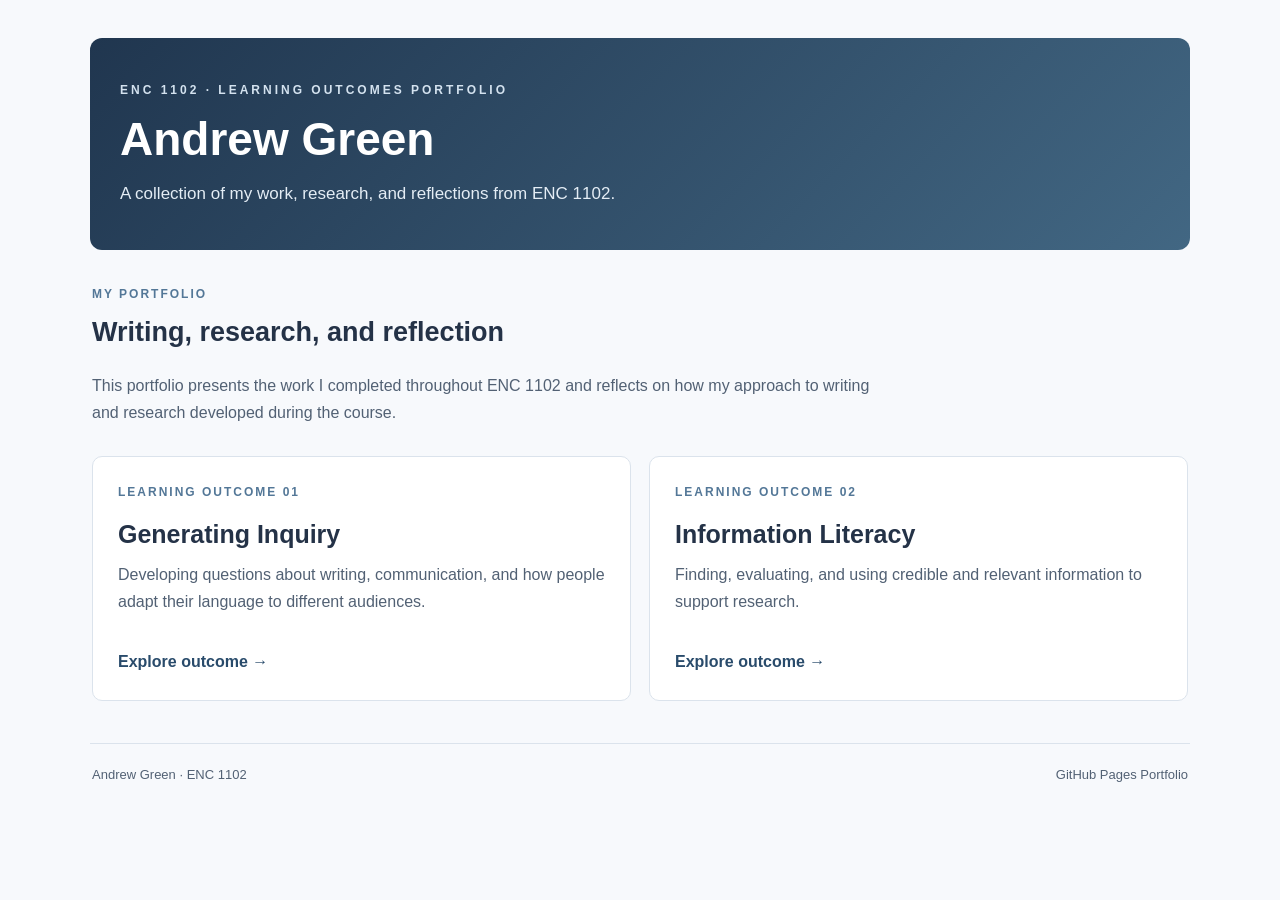
==== index.html @ f6b04ceb "Add files via upload" ====
<!doctype html>
<html lang="en">
<head>
  <meta charset="utf-8">
  <meta name="viewport" content="width=device-width, initial-scale=1">
  <meta name="description" content="Andrew Green's ENC 1102 learning outcomes portfolio.">
  <title>Andrew Green | ENC 1102 Portfolio</title>
  <link rel="stylesheet" href="style.css">
</head>
<body>
  <div class="site-shell">
    <header class="hero">
      <p class="eyebrow">ENC 1102 · LEARNING OUTCOMES PORTFOLIO</p>
      <h1>Andrew Green</h1>
      <p class="hero-lede">A collection of my work, research, and reflections from ENC 1102.</p>
    </header>

    <main>
      <section class="intro">
        <p class="section-label">MY PORTFOLIO</p>
        <h2>Writing, research, and reflection</h2>
        <p>This portfolio presents the work I completed throughout ENC 1102 and reflects on how my approach to writing and research developed during the course.</p>
      </section>

      <section class="outcome-grid" aria-label="Learning outcomes">
        <a class="outcome-card" href="outcome-1.html">
          <span class="card-number">LEARNING OUTCOME 01</span>
          <h2>Generating Inquiry</h2>
          <p>Developing questions about writing, communication, and how people adapt their language to different audiences.</p>
          <span class="card-link">Explore outcome <span aria-hidden="true">→</span></span>
        </a>
        <a class="outcome-card" href="outcome-2.html">
          <span class="card-number">LEARNING OUTCOME 02</span>
          <h2>Information Literacy</h2>
          <p>Finding, evaluating, and using credible and relevant information to support research.</p>
          <span class="card-link">Explore outcome <span aria-hidden="true">→</span></span>
        </a>
      </section>
    </main>

    <footer class="site-footer">
      <span>Andrew Green · ENC 1102</span>
      <span>GitHub Pages Portfolio</span>
    </footer>
  </div>
</body>
</html>
---- style.css ----
:root {
  --navy: #20364f;
  --blue: #426783;
  --ink: #243247;
  --muted: #526174;
  --pale: #f5f8fb;
  --line: #dbe3ec;
  --white: #ffffff;
}

* { box-sizing: border-box; }
html { scroll-behavior: smooth; }
body {
  margin: 0;
  background: #f7f9fc;
  color: var(--ink);
  font-family: Arial, Helvetica, sans-serif;
  line-height: 1.7;
}
a { color: #294b6b; }
.site-shell { width: min(1100px, calc(100% - 40px)); margin: 38px auto; }
.hero {
  padding: 42px 30px;
  margin-bottom: 34px;
  border-radius: 12px;
  color: var(--white);
  background: linear-gradient(135deg, var(--navy), var(--blue));
}
.eyebrow, .section-label, .card-number {
  margin: 0;
  color: #537797;
  font-size: 12px;
  font-weight: 700;
  letter-spacing: 2px;
}
.hero .eyebrow { color: #d4e2ef; letter-spacing: 3px; margin-bottom: 12px; }
.hero h1 { margin: 0 0 12px; font-size: clamp(32px, 5vw, 46px); line-height: 1.2; }
.hero-lede { max-width: 760px; margin: 0; color: #e4edf5; font-size: 17px; }
.back-link { display: inline-block; margin-bottom: 22px; color: #e4edf5; text-decoration: none; }
.back-link:hover { text-decoration: underline; }
main { padding: 0 2px; }
.intro { margin: 0 0 30px; max-width: 780px; }
.intro h2 { margin: 5px 0 10px; font-size: 27px; }
.intro p:last-child, .artifact-description { color: var(--muted); }
.outcome-grid { display: grid; grid-template-columns: repeat(2, minmax(0, 1fr)); gap: 18px; }
.outcome-card {
  display: flex; flex-direction: column; min-height: 245px;
  padding: 25px; border: 1px solid var(--line); border-radius: 10px;
  background: var(--white); color: inherit; text-decoration: none;
  transition: transform .16s ease, box-shadow .16s ease;
}
.outcome-card:hover { transform: translateY(-3px); box-shadow: 0 10px 25px #20364f12; }
.outcome-card h2 { margin: 10px 0 6px; font-size: 25px; }
.outcome-card p { margin: 0 0 18px; color: var(--muted); }
.card-link { margin-top: auto; color: #294b6b; font-weight: 700; }
.artifact { margin: 0 0 38px; }
.artifact h2 { margin: 5px 0 12px; font-size: 27px; line-height: 1.3; }
.artifact-description { margin: 0 0 18px; }
.reflection {
  padding: 18px 20px; border-left: 4px solid var(--blue);
  border-radius: 5px; background: var(--pale);
}
.reflection h3 { margin: 0 0 8px; font-size: 18px; }
.reflection h2 { margin: 0 0 10px; font-size: 22px; }
.reflection p { margin: 0; color: var(--muted); }
.pdf-card { margin-top: 18px; padding: 18px; border: 1px solid var(--line); border-radius: 9px; background: var(--white); }
.pdf-heading { display: flex; align-items: center; gap: 12px; }
.pdf-heading div { display: grid; }
.pdf-heading div span { color: var(--muted); font-size: 13px; }
.pdf-icon {
  display: grid; place-items: center; width: 43px; height: 43px;
  border-radius: 8px; background: #fff0ef; color: #b42318; font-size: 11px; font-weight: 800;
}
.pdf-note { margin: 14px 0; color: var(--muted); font-size: 14px; }
code { padding: 2px 5px; border-radius: 4px; background: #eef2f6; font-size: .9em; }
.pdf-actions { display: flex; flex-wrap: wrap; gap: 18px; font-size: 14px; font-weight: 700; }
.notice { margin: 18px 0 0; color: #b42318; font-size: 14px; font-weight: 700; }
.source-section { margin: 42px 0 28px; }
.source-section h2 { margin: 0 0 8px; font-size: 25px; }
.source-grid { display: grid; grid-template-columns: repeat(auto-fit, minmax(240px, 1fr)); gap: 14px; margin-top: 20px; }
.source-card { padding: 18px; border: 1px solid var(--line); border-radius: 8px; background: var(--white); }
.source-card > span { color: #537797; font-size: 12px; font-weight: 700; }
.source-card h3 { margin: 8px 0; font-size: 17px; }
.source-card p { margin: 0 0 12px; color: var(--muted); font-size: 14px; }
.source-card a { font-size: 14px; font-weight: 700; text-decoration: none; }
.source-card a:hover, .pdf-actions a:hover { text-decoration: underline; }
.closing-reflection { margin: 30px 0; padding: 22px; border: 0; }
.site-footer {
  display: flex; justify-content: space-between; gap: 16px;
  margin-top: 42px; padding: 20px 2px; border-top: 1px solid var(--line);
  color: var(--muted); font-size: 13px;
}
.site-footer a { text-decoration: none; }
.site-footer a:hover { text-decoration: underline; }

@media (max-width: 650px) {
  .site-shell { width: min(100% - 26px, 1100px); margin: 16px auto; }
  .hero { padding: 30px 22px; margin-bottom: 25px; }
  .outcome-grid { grid-template-columns: 1fr; }
  .outcome-card { min-height: 210px; }
  .artifact h2 { font-size: 24px; }
  .site-footer { flex-direction: column; }
}
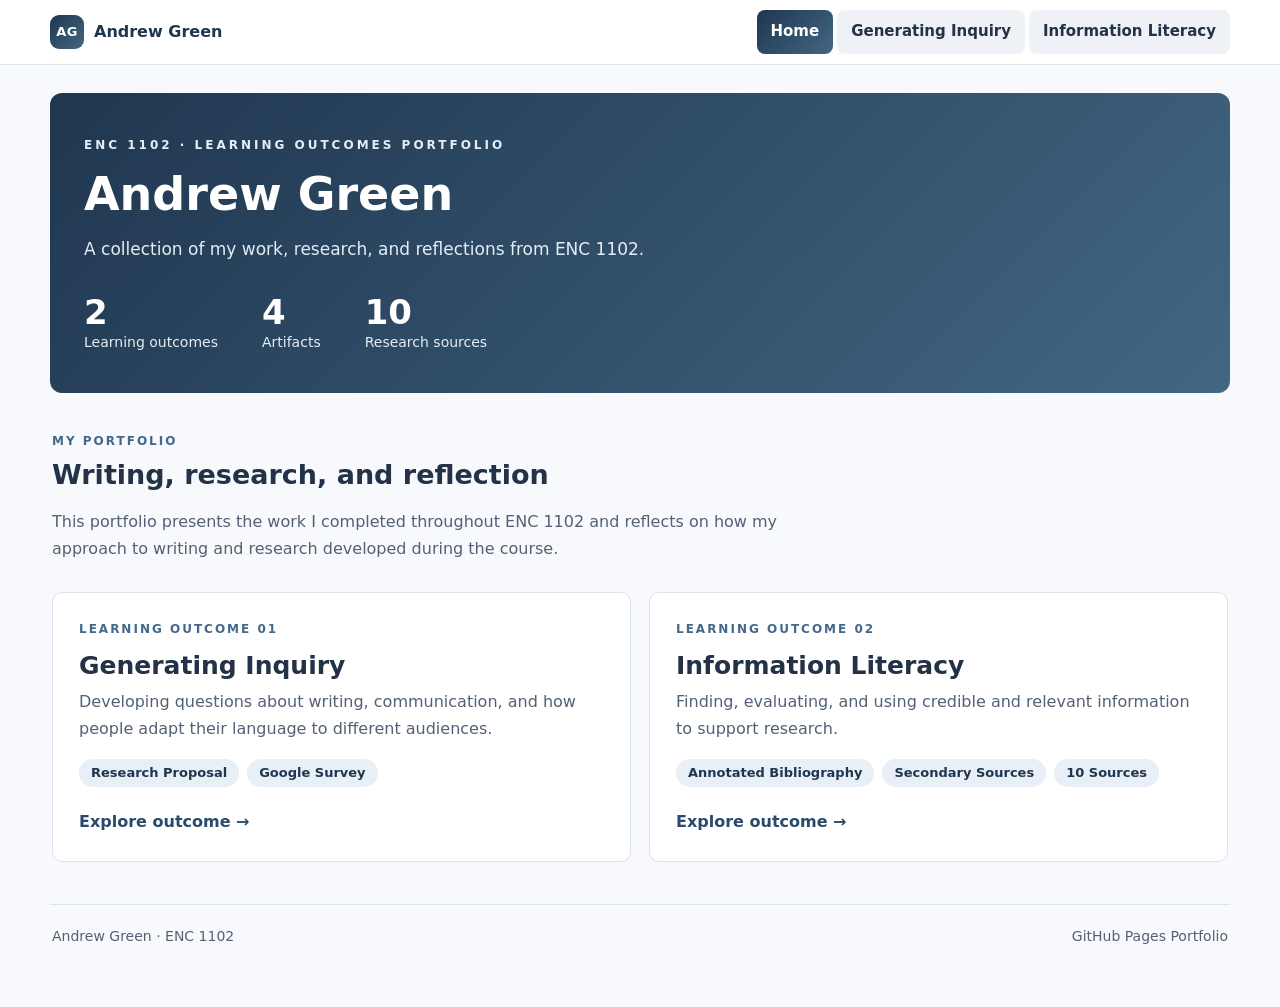
==== commit 686c7c0e: "Reflect, Revise and Refine your ePortfolio" ====
--- a/index.html
+++ b/index.html
@@ -1,47 +1,117 @@
 <!doctype html>
 <html lang="en">
-<head>
-  <meta charset="utf-8">
-  <meta name="viewport" content="width=device-width, initial-scale=1">
-  <meta name="description" content="Andrew Green's ENC 1102 learning outcomes portfolio.">
-  <title>Andrew Green | ENC 1102 Portfolio</title>
-  <link rel="stylesheet" href="style.css">
-</head>
-<body>
-  <div class="site-shell">
-    <header class="hero">
-      <p class="eyebrow">ENC 1102 · LEARNING OUTCOMES PORTFOLIO</p>
-      <h1>Andrew Green</h1>
-      <p class="hero-lede">A collection of my work, research, and reflections from ENC 1102.</p>
+  <head>
+    <meta charset="utf-8" />
+    <meta name="viewport" content="width=device-width, initial-scale=1" />
+    <title>Andrew Green | ENC 1102 Portfolio</title>
+    <meta
+      name="description"
+      content="Andrew Green's ENC 1102 learning outcomes portfolio."
+    />
+    <meta name="theme-color" content="#20364f" />
+    <meta property="og:type" content="website" />
+    <meta property="og:title" content="Andrew Green | ENC 1102 Portfolio" />
+    <meta
+      property="og:description"
+      content="Andrew Green's ENC 1102 learning outcomes portfolio."
+    />
+    <link rel="icon" type="image/x-icon" href="favicon.ico" />
+    <script>
+      document.documentElement.className += " js";
+    </script>
+    <link rel="stylesheet" href="style.css" />
+    <script src="assets/site.js" defer></script>
+  </head>
+  <body id="top">
+    <a class="skip-link" href="#main">Skip to content</a>
+    <header class="site-header">
+      <div class="nav-inner">
+        <a class="brand" href="index.html"
+          ><span class="brand-mark" aria-hidden="true">AG</span
+          ><span>Andrew Green</span></a
+        >
+        <button
+          class="nav-toggle"
+          type="button"
+          aria-expanded="false"
+          aria-controls="site-nav"
+          aria-label="Menu"
+        >
+          <span class="bars" aria-hidden="true"></span>
+        </button>
+        <nav class="site-nav" id="site-nav" aria-label="Main">
+          <a href="index.html" aria-current="page">Home</a
+          ><a href="outcome-1.html">Generating Inquiry</a
+          ><a href="outcome-2.html">Information Literacy</a>
+        </nav>
+      </div>
     </header>
+    <div class="site-shell">
+      <div class="hero">
+        <p class="eyebrow">ENC 1102 · LEARNING OUTCOMES PORTFOLIO</p>
+        <h1>Andrew Green</h1>
+        <p class="hero-lede">
+          A collection of my work, research, and reflections from ENC 1102.
+        </p>
+        <ul class="stats" aria-label="Portfolio at a glance">
+          <li><strong>2</strong><span>Learning outcomes</span></li>
+          <li><strong>4</strong><span>Artifacts</span></li>
+          <li><strong>10</strong><span>Research sources</span></li>
+        </ul>
+      </div>
 
-    <main>
-      <section class="intro">
-        <p class="section-label">MY PORTFOLIO</p>
-        <h2>Writing, research, and reflection</h2>
-        <p>This portfolio presents the work I completed throughout ENC 1102 and reflects on how my approach to writing and research developed during the course.</p>
-      </section>
+      <main id="main" tabindex="-1">
+        <section class="intro">
+          <p class="section-label">MY PORTFOLIO</p>
+          <h2>Writing, research, and reflection</h2>
+          <p>
+            This portfolio presents the work I completed throughout ENC 1102 and
+            reflects on how my approach to writing and research developed during
+            the course.
+          </p>
+        </section>
 
-      <section class="outcome-grid" aria-label="Learning outcomes">
-        <a class="outcome-card" href="outcome-1.html">
-          <span class="card-number">LEARNING OUTCOME 01</span>
-          <h2>Generating Inquiry</h2>
-          <p>Developing questions about writing, communication, and how people adapt their language to different audiences.</p>
-          <span class="card-link">Explore outcome <span aria-hidden="true">→</span></span>
-        </a>
-        <a class="outcome-card" href="outcome-2.html">
-          <span class="card-number">LEARNING OUTCOME 02</span>
-          <h2>Information Literacy</h2>
-          <p>Finding, evaluating, and using credible and relevant information to support research.</p>
-          <span class="card-link">Explore outcome <span aria-hidden="true">→</span></span>
-        </a>
-      </section>
-    </main>
+        <section class="outcome-grid" aria-label="Learning outcomes">
+          <a class="outcome-card" href="outcome-1.html">
+            <span class="card-number">LEARNING OUTCOME 01</span>
+            <h2>Generating Inquiry</h2>
+            <p>
+              Developing questions about writing, communication, and how people
+              adapt their language to different audiences.
+            </p>
+            <ul class="chips">
+              <li>Research Proposal</li>
+              <li>Google Survey</li>
+            </ul>
+            <span class="card-link"
+              >Explore outcome <span aria-hidden="true">→</span></span
+            >
+          </a>
+          <a class="outcome-card" href="outcome-2.html">
+            <span class="card-number">LEARNING OUTCOME 02</span>
+            <h2>Information Literacy</h2>
+            <p>
+              Finding, evaluating, and using credible and relevant information
+              to support research.
+            </p>
+            <ul class="chips">
+              <li>Annotated Bibliography</li>
+              <li>Secondary Sources</li>
+              <li>10 Sources</li>
+            </ul>
+            <span class="card-link"
+              >Explore outcome <span aria-hidden="true">→</span></span
+            >
+          </a>
+        </section>
+      </main>
 
-    <footer class="site-footer">
-      <span>Andrew Green · ENC 1102</span>
-      <span>GitHub Pages Portfolio</span>
-    </footer>
-  </div>
-</body>
+      <footer class="site-footer">
+        <span>Andrew Green · ENC 1102</span><span>GitHub Pages Portfolio</span>
+      </footer>
+    </div>
+    <a class="to-top" href="#top" aria-label="Back to top"
+      ><span aria-hidden="true">↑</span></a
+    >
+  </body>
 </html>
--- a/style.css
+++ b/style.css
@@ -6,98 +6,785 @@
   --pale: #f5f8fb;
   --line: #dbe3ec;
   --white: #ffffff;
-}
-
-* { box-sizing: border-box; }
-html { scroll-behavior: smooth; }
+  --label: #44688a;
+  --sticky-offset: 88px;
+}
+
+* {
+  box-sizing: border-box;
+}
+html {
+  scroll-behavior: smooth;
+  scroll-padding-top: 84px;
+  -webkit-text-size-adjust: 100%;
+}
 body {
   margin: 0;
   background: #f7f9fc;
   color: var(--ink);
-  font-family: Arial, Helvetica, sans-serif;
+  font-family:
+    system-ui,
+    -apple-system,
+    "Segoe UI",
+    Roboto,
+    Arial,
+    Helvetica,
+    sans-serif;
   line-height: 1.7;
 }
-a { color: #294b6b; }
-.site-shell { width: min(1100px, calc(100% - 40px)); margin: 38px auto; }
+a {
+  color: #294b6b;
+}
+:focus-visible {
+  outline: 3px solid #2f6fb0;
+  outline-offset: 3px;
+  border-radius: 3px;
+}
+main:focus {
+  outline: none;
+}
+.hero :focus-visible,
+.doc-panel :focus-visible {
+  outline-color: #ffffff;
+}
+
+.sr-only {
+  position: absolute;
+  width: 1px;
+  height: 1px;
+  overflow: hidden;
+  clip: rect(0 0 0 0);
+  white-space: nowrap;
+}
+.skip-link {
+  position: absolute;
+  left: 12px;
+  top: -64px;
+  z-index: 100;
+  padding: 10px 18px;
+  border-radius: 0 0 8px 8px;
+  background: var(--navy);
+  color: var(--white);
+  font-weight: 700;
+  text-decoration: none;
+  transition: top 0.15s ease;
+}
+.skip-link:focus {
+  top: 0;
+}
+
+/* ---------- Site navigation ---------- */
+.site-header {
+  position: sticky;
+  top: 0;
+  z-index: 50;
+  background: rgba(255, 255, 255, 0.95);
+  border-bottom: 1px solid var(--line);
+  backdrop-filter: saturate(1.4) blur(8px);
+}
+.nav-inner {
+  display: flex;
+  align-items: center;
+  justify-content: space-between;
+  gap: 16px;
+  width: min(1180px, calc(100% - 40px));
+  min-height: 64px;
+  margin: 0 auto;
+}
+.brand {
+  display: inline-flex;
+  align-items: center;
+  gap: 10px;
+  min-height: 44px;
+  color: var(--navy);
+  font-weight: 700;
+  text-decoration: none;
+}
+.brand-mark {
+  display: grid;
+  place-items: center;
+  width: 34px;
+  height: 34px;
+  border-radius: 9px;
+  background: linear-gradient(135deg, var(--navy), var(--blue));
+  color: var(--white);
+  font-size: 13px;
+  letter-spacing: 0.5px;
+}
+.site-nav {
+  display: flex;
+  align-items: center;
+  gap: 4px;
+}
+.site-nav a {
+  display: inline-flex;
+  align-items: center;
+  min-height: 44px;
+  padding: 0 14px;
+  border-radius: 8px;
+  color: var(--ink);
+  font-size: 15px;
+  font-weight: 600;
+  text-decoration: none;
+  background: #eef2f6; /* Subtle grey button look for unselected pages */
+  transition:
+    background 0.16s ease,
+    color 0.16s ease;
+}
+.site-nav a:hover {
+  background: #e2e8f0;
+  color: var(--navy);
+}
+.site-nav a[aria-current="page"] {
+  background: linear-gradient(
+    135deg,
+    var(--navy),
+    var(--blue)
+  ); /* Full blue gradient on active button */
+  color: var(--white);
+  box-shadow: none;
+}
+.nav-toggle {
+  display: none;
+  width: 44px;
+  height: 44px;
+  padding: 0;
+  cursor: pointer;
+  border: 1px solid var(--line);
+  border-radius: 8px;
+  background: var(--white);
+  align-items: center;
+  justify-content: center;
+}
+.bars,
+.bars::before,
+.bars::after {
+  display: block;
+  width: 20px;
+  height: 2px;
+  border-radius: 2px;
+  background: var(--navy);
+  transition:
+    transform 0.2s ease,
+    opacity 0.2s ease;
+}
+.bars {
+  position: relative;
+}
+.bars::before,
+.bars::after {
+  content: "";
+  position: absolute;
+  left: 0;
+}
+.bars::before {
+  top: -6px;
+}
+.bars::after {
+  top: 6px;
+}
+.nav-toggle[aria-expanded="true"] .bars {
+  background: transparent;
+}
+.nav-toggle[aria-expanded="true"] .bars::before {
+  top: 0;
+  transform: rotate(45deg);
+}
+.nav-toggle[aria-expanded="true"] .bars::after {
+  top: 0;
+  transform: rotate(-45deg);
+}
+
+/* ---------- Layout ---------- */
+.site-shell {
+  width: min(1180px, calc(100% - 40px));
+  margin: 28px auto 38px;
+}
 .hero {
-  padding: 42px 30px;
-  margin-bottom: 34px;
+  padding: 42px 34px;
+  margin-bottom: 38px;
   border-radius: 12px;
   color: var(--white);
   background: linear-gradient(135deg, var(--navy), var(--blue));
 }
-.eyebrow, .section-label, .card-number {
+.eyebrow,
+.section-label,
+.card-number {
   margin: 0;
-  color: #537797;
+  color: var(--label);
   font-size: 12px;
   font-weight: 700;
   letter-spacing: 2px;
 }
-.hero .eyebrow { color: #d4e2ef; letter-spacing: 3px; margin-bottom: 12px; }
-.hero h1 { margin: 0 0 12px; font-size: clamp(32px, 5vw, 46px); line-height: 1.2; }
-.hero-lede { max-width: 760px; margin: 0; color: #e4edf5; font-size: 17px; }
-.back-link { display: inline-block; margin-bottom: 22px; color: #e4edf5; text-decoration: none; }
-.back-link:hover { text-decoration: underline; }
-main { padding: 0 2px; }
-.intro { margin: 0 0 30px; max-width: 780px; }
-.intro h2 { margin: 5px 0 10px; font-size: 27px; }
-.intro p:last-child, .artifact-description { color: var(--muted); }
-.outcome-grid { display: grid; grid-template-columns: repeat(2, minmax(0, 1fr)); gap: 18px; }
+.hero .eyebrow {
+  color: #e4edf5;
+  letter-spacing: 3px;
+  margin-bottom: 12px;
+}
+.hero h1 {
+  margin: 0 0 12px;
+  font-size: clamp(32px, 5vw, 46px);
+  line-height: 1.2;
+}
+.hero-lede {
+  max-width: 760px;
+  margin: 0;
+  color: #e4edf5;
+  font-size: 17px;
+}
+.jump {
+  display: flex;
+  flex-wrap: wrap;
+  gap: 10px;
+  margin-top: 24px;
+}
+.jump a {
+  display: inline-flex;
+  align-items: center;
+  min-height: 40px;
+  padding: 0 18px;
+  border: 1px solid #ffffff77;
+  border-radius: 999px;
+  color: var(--white);
+  font-size: 14px;
+  font-weight: 700;
+  text-decoration: none;
+  transition:
+    background 0.16s ease,
+    color 0.16s ease;
+}
+.jump a:hover {
+  background: var(--white);
+  color: var(--navy);
+}
+.stats {
+  display: flex;
+  flex-wrap: wrap;
+  gap: 14px 44px;
+  margin: 28px 0 0;
+  padding: 0;
+  list-style: none;
+}
+.stats li {
+  display: grid;
+  line-height: 1.25;
+}
+.stats strong {
+  font-size: 34px;
+}
+.stats span {
+  color: #e4edf5;
+  font-size: 14px;
+}
+main {
+  padding: 0 2px;
+}
+.intro {
+  margin: 0 0 30px;
+  max-width: 780px;
+}
+.intro h2 {
+  margin: 5px 0 10px;
+  font-size: 27px;
+  line-height: 1.3;
+}
+.intro p:last-child,
+.artifact-description {
+  color: var(--muted);
+}
+
+.outcome-grid {
+  display: grid;
+  grid-template-columns: repeat(2, minmax(0, 1fr));
+  gap: 18px;
+}
 .outcome-card {
-  display: flex; flex-direction: column; min-height: 245px;
-  padding: 25px; border: 1px solid var(--line); border-radius: 10px;
-  background: var(--white); color: inherit; text-decoration: none;
-  transition: transform .16s ease, box-shadow .16s ease;
-}
-.outcome-card:hover { transform: translateY(-3px); box-shadow: 0 10px 25px #20364f12; }
-.outcome-card h2 { margin: 10px 0 6px; font-size: 25px; }
-.outcome-card p { margin: 0 0 18px; color: var(--muted); }
-.card-link { margin-top: auto; color: #294b6b; font-weight: 700; }
-.artifact { margin: 0 0 38px; }
-.artifact h2 { margin: 5px 0 12px; font-size: 27px; line-height: 1.3; }
-.artifact-description { margin: 0 0 18px; }
+  display: flex;
+  flex-direction: column;
+  min-height: 270px;
+  padding: 26px;
+  border: 1px solid var(--line);
+  border-radius: 10px;
+  background: var(--white);
+  color: inherit;
+  text-decoration: none;
+  transition:
+    transform 0.16s ease,
+    box-shadow 0.16s ease,
+    border-color 0.16s ease;
+}
+.outcome-card:hover {
+  transform: translateY(-3px);
+  box-shadow: 0 10px 25px #20364f18;
+  border-color: #b9cadb;
+}
+.outcome-card h2 {
+  margin: 10px 0 6px;
+  font-size: 25px;
+  line-height: 1.3;
+}
+.outcome-card p {
+  margin: 0 0 16px;
+  color: var(--muted);
+}
+.chips {
+  display: flex;
+  flex-wrap: wrap;
+  gap: 8px;
+  margin: 0 0 18px;
+  padding: 0;
+  list-style: none;
+}
+.chips li {
+  padding: 3px 12px;
+  border-radius: 999px;
+  background: #e8eff6;
+  color: var(--navy);
+  font-size: 13px;
+  font-weight: 600;
+}
+.card-link {
+  margin-top: auto;
+  color: #294b6b;
+  font-weight: 700;
+}
+
+/* ---------- Artifacts: media left, text right ---------- */
+.artifact {
+  margin: 0 0 58px;
+  scroll-margin-top: 84px;
+}
+.artifact-head {
+  margin-bottom: 18px;
+}
+.artifact-head h2 {
+  margin: 5px 0 0;
+  font-size: 28px;
+  line-height: 1.3;
+}
+.split {
+  display: grid;
+  grid-template-columns: minmax(0, 1.25fr) minmax(0, 1fr);
+  gap: 34px;
+  align-items: start;
+}
+.split-text {
+  position: sticky;
+  top: var(--sticky-offset);
+}
+.split-media > * + * {
+  margin-top: 18px;
+}
+.split-text .artifact-description {
+  margin: 0 0 18px;
+}
+.split.two-text {
+  grid-template-columns: repeat(2, minmax(0, 1fr));
+}
+.split.two-text .artifact-description {
+  margin: 0;
+}
 .reflection {
-  padding: 18px 20px; border-left: 4px solid var(--blue);
-  border-radius: 5px; background: var(--pale);
-}
-.reflection h3 { margin: 0 0 8px; font-size: 18px; }
-.reflection h2 { margin: 0 0 10px; font-size: 22px; }
-.reflection p { margin: 0; color: var(--muted); }
-.pdf-card { margin-top: 18px; padding: 18px; border: 1px solid var(--line); border-radius: 9px; background: var(--white); }
-.pdf-heading { display: flex; align-items: center; gap: 12px; }
-.pdf-heading div { display: grid; }
-.pdf-heading div span { color: var(--muted); font-size: 13px; }
-.pdf-icon {
-  display: grid; place-items: center; width: 43px; height: 43px;
-  border-radius: 8px; background: #fff0ef; color: #b42318; font-size: 11px; font-weight: 800;
-}
-.pdf-note { margin: 14px 0; color: var(--muted); font-size: 14px; }
-code { padding: 2px 5px; border-radius: 4px; background: #eef2f6; font-size: .9em; }
-.pdf-actions { display: flex; flex-wrap: wrap; gap: 18px; font-size: 14px; font-weight: 700; }
-.notice { margin: 18px 0 0; color: #b42318; font-size: 14px; font-weight: 700; }
-.source-section { margin: 42px 0 28px; }
-.source-section h2 { margin: 0 0 8px; font-size: 25px; }
-.source-grid { display: grid; grid-template-columns: repeat(auto-fit, minmax(240px, 1fr)); gap: 14px; margin-top: 20px; }
-.source-card { padding: 18px; border: 1px solid var(--line); border-radius: 8px; background: var(--white); }
-.source-card > span { color: #537797; font-size: 12px; font-weight: 700; }
-.source-card h3 { margin: 8px 0; font-size: 17px; }
-.source-card p { margin: 0 0 12px; color: var(--muted); font-size: 14px; }
-.source-card a { font-size: 14px; font-weight: 700; text-decoration: none; }
-.source-card a:hover, .pdf-actions a:hover { text-decoration: underline; }
-.closing-reflection { margin: 30px 0; padding: 22px; border: 0; }
+  padding: 18px 20px;
+  border-left: 4px solid var(--blue);
+  border-radius: 5px;
+  background: var(--pale);
+}
+.reflection h3 {
+  margin: 0 0 8px;
+  font-size: 18px;
+  line-height: 1.4;
+}
+.reflection h2 {
+  margin: 0 0 10px;
+  font-size: 22px;
+}
+.reflection p {
+  margin: 0;
+  color: var(--muted);
+}
+.pdf-note {
+  margin: 14px 0;
+  color: var(--muted);
+  font-size: 14px;
+}
+.notice {
+  margin: 0;
+  color: #b42318;
+  font-size: 14px;
+  font-weight: 700;
+}
+
+/* ---------- Document panels ---------- */
+.doc-panel {
+  overflow: hidden;
+  border-radius: 12px;
+  color: var(--white);
+  background: linear-gradient(135deg, var(--navy), var(--blue));
+  box-shadow: 0 10px 28px #20364f22;
+}
+.doc-panel summary {
+  display: flex;
+  align-items: center;
+  justify-content: space-between;
+  gap: 20px;
+  padding: 24px 28px;
+  cursor: pointer;
+  list-style: none;
+}
+.doc-panel summary::-webkit-details-marker {
+  display: none;
+}
+.doc-panel summary:hover .doc-chevron {
+  background: #ffffff30;
+}
+.doc-eyebrow {
+  display: block;
+  margin-bottom: 6px;
+  color: #e4edf5;
+  font-size: 12px;
+  font-weight: 700;
+  letter-spacing: 3px;
+}
+.doc-title {
+  display: block;
+  font-size: clamp(21px, 2.6vw, 28px);
+  font-weight: 700;
+  line-height: 1.25;
+}
+.doc-sub {
+  display: block;
+  margin-top: 6px;
+  color: #e4edf5;
+  font-size: 15px;
+  line-height: 1.5;
+}
+.doc-chevron {
+  position: relative;
+  flex: none;
+  width: 40px;
+  height: 40px;
+  border: 1px solid #ffffff66;
+  border-radius: 50%;
+  transition: background 0.16s ease;
+}
+.doc-chevron::before {
+  content: "";
+  position: absolute;
+  left: 14px;
+  top: 11px;
+  width: 10px;
+  height: 10px;
+  border-right: 2px solid #fff;
+  border-bottom: 2px solid #fff;
+  transform: rotate(45deg);
+  transition: transform 0.2s ease;
+}
+.doc-panel[open] .doc-chevron::before {
+  top: 16px;
+  transform: rotate(-135deg);
+}
+.doc-body {
+  padding: 0 28px 26px;
+}
+.doc-frame {
+  display: block;
+  width: 100%;
+  height: 700px;
+  border: 0;
+  border-radius: 8px;
+  background: var(--white);
+  box-shadow: 0 4px 14px #0000002e;
+}
+.doc-actions {
+  display: flex;
+  flex-wrap: wrap;
+  gap: 12px;
+  margin-top: 18px;
+}
+.doc-actions a {
+  display: inline-flex;
+  align-items: center;
+  min-height: 40px;
+  padding: 0 20px;
+  border: 1px solid #ffffff99;
+  border-radius: 999px;
+  color: var(--white);
+  font-size: 14px;
+  font-weight: 700;
+  text-decoration: none;
+  transition:
+    background 0.16s ease,
+    color 0.16s ease;
+}
+.doc-actions a:hover {
+  background: var(--white);
+  color: var(--navy);
+}
+
+.survey-embed {
+  padding: 14px;
+  border: 1px solid var(--line);
+  border-radius: 12px;
+  background: var(--white);
+}
+.survey-frame {
+  display: block;
+  width: 100%;
+  height: 760px;
+  border: 0;
+  border-radius: 6px;
+  background: var(--pale);
+}
+.survey-embed .pdf-note {
+  margin: 12px 0 0;
+}
+
+/* ---------- Sources ---------- */
+.source-section {
+  margin: 20px 0 28px;
+  scroll-margin-top: 84px;
+}
+.source-section h2 {
+  margin: 0 0 8px;
+  font-size: 27px;
+  line-height: 1.3;
+}
+.source-grid {
+  display: grid;
+  grid-template-columns: repeat(auto-fit, minmax(260px, 1fr));
+  gap: 14px;
+  margin-top: 20px;
+}
+.source-card {
+  padding: 18px;
+  border: 1px solid var(--line);
+  border-radius: 8px;
+  background: var(--white);
+  transition:
+    transform 0.16s ease,
+    box-shadow 0.16s ease;
+}
+.source-card:hover {
+  transform: translateY(-2px);
+  box-shadow: 0 8px 20px #20364f14;
+}
+.source-card > span {
+  color: var(--label);
+  font-size: 12px;
+  font-weight: 700;
+}
+.source-card h3 {
+  margin: 8px 0;
+  font-size: 17px;
+  line-height: 1.4;
+}
+.source-card p {
+  margin: 0 0 12px;
+  color: var(--muted);
+  font-size: 14px;
+}
+.source-card a {
+  display: inline-block;
+  padding: 4px 0;
+  font-size: 14px;
+  font-weight: 700;
+  text-decoration: none;
+}
+.source-card a:hover {
+  text-decoration: underline;
+}
+.closing-reflection {
+  margin: 30px 0;
+  padding: 22px;
+  border: 0;
+}
+
 .site-footer {
-  display: flex; justify-content: space-between; gap: 16px;
-  margin-top: 42px; padding: 20px 2px; border-top: 1px solid var(--line);
-  color: var(--muted); font-size: 13px;
-}
-.site-footer a { text-decoration: none; }
-.site-footer a:hover { text-decoration: underline; }
-
+  display: flex;
+  justify-content: space-between;
+  gap: 16px;
+  margin-top: 42px;
+  padding: 20px 2px;
+  border-top: 1px solid var(--line);
+  color: var(--muted);
+  font-size: 14px;
+}
+.site-footer a {
+  display: inline-block;
+  padding: 6px 0;
+  text-decoration: none;
+}
+.site-footer a:hover {
+  text-decoration: underline;
+}
+
+.to-top {
+  position: fixed;
+  right: 20px;
+  bottom: 20px;
+  z-index: 40;
+  display: grid;
+  place-items: center;
+  width: 48px;
+  height: 48px;
+  border-radius: 50%;
+  background: var(--navy);
+  color: var(--white);
+  font-size: 22px;
+  text-decoration: none;
+  box-shadow: 0 6px 18px #20364f44;
+  opacity: 0;
+  visibility: hidden;
+  transform: translateY(8px);
+  transition:
+    opacity 0.2s ease,
+    transform 0.2s ease,
+    visibility 0.2s;
+}
+.to-top.show {
+  opacity: 1;
+  visibility: visible;
+  transform: none;
+}
+.to-top:hover {
+  background: var(--blue);
+}
+
+/* ---------- Responsive ---------- */
+@media (max-width: 900px) {
+  .split,
+  .split.two-text {
+    grid-template-columns: 1fr;
+    gap: 22px;
+  }
+  .split-text {
+    position: static;
+    order: -1;
+  }
+  .doc-frame {
+    height: 560px;
+  }
+}
+@media (max-width: 760px) {
+  .nav-inner {
+    flex-wrap: wrap;
+  }
+  .site-nav {
+    flex-wrap: wrap;
+    width: 100%;
+    padding-bottom: 8px;
+  }
+  .js .nav-inner {
+    flex-wrap: nowrap;
+  }
+  .js .nav-toggle {
+    display: inline-flex;
+  }
+  .js .site-nav {
+    display: none;
+    position: absolute;
+    top: 100%;
+    left: 0;
+    right: 0;
+    flex-direction: column;
+    align-items: stretch;
+    gap: 2px;
+    width: auto;
+    padding: 8px 20px 14px;
+    background: var(--white);
+    border-bottom: 1px solid var(--line);
+    box-shadow: 0 12px 24px #20364f18;
+  }
+  .js .site-nav.open {
+    display: flex;
+  }
+}
 @media (max-width: 650px) {
-  .site-shell { width: min(100% - 26px, 1100px); margin: 16px auto; }
-  .hero { padding: 30px 22px; margin-bottom: 25px; }
-  .outcome-grid { grid-template-columns: 1fr; }
-  .outcome-card { min-height: 210px; }
-  .artifact h2 { font-size: 24px; }
-  .site-footer { flex-direction: column; }
-}
+  .site-shell {
+    width: min(100% - 26px, 1180px);
+    margin: 16px auto;
+  }
+  .hero {
+    padding: 30px 22px;
+    margin-bottom: 25px;
+  }
+  .outcome-grid {
+    grid-template-columns: 1fr;
+  }
+  .outcome-card {
+    min-height: 0;
+  }
+  .artifact-head h2 {
+    font-size: 24px;
+  }
+  .site-footer {
+    flex-direction: column;
+    gap: 4px;
+  }
+  .doc-panel summary {
+    padding: 20px;
+  }
+  .doc-body {
+    padding: 0 14px 18px;
+  }
+  .doc-frame {
+    height: 480px;
+  }
+  .survey-frame {
+    height: 720px;
+  }
+  .to-top {
+    right: 14px;
+    bottom: 14px;
+  }
+}
+
+@media (prefers-reduced-motion: reduce) {
+  html {
+    scroll-behavior: auto;
+  }
+  *,
+  *::before,
+  *::after {
+    transition: none !important;
+  }
+}
+
+@media print {
+  .site-header,
+  .skip-link,
+  .to-top,
+  .jump,
+  .doc-actions,
+  .doc-chevron {
+    display: none !important;
+  }
+  body {
+    background: #fff;
+  }
+  .hero,
+  .doc-panel {
+    background: none;
+    color: #000;
+    box-shadow: none;
+    border: 1px solid #999;
+  }
+  .hero-lede,
+  .hero .eyebrow,
+  .doc-eyebrow,
+  .doc-sub,
+  .stats span {
+    color: #333;
+  }
+  .doc-frame,
+  .survey-frame {
+    display: none;
+  }
+  .split {
+    display: block;
+  }
+  .split-text {
+    position: static;
+  }
+}
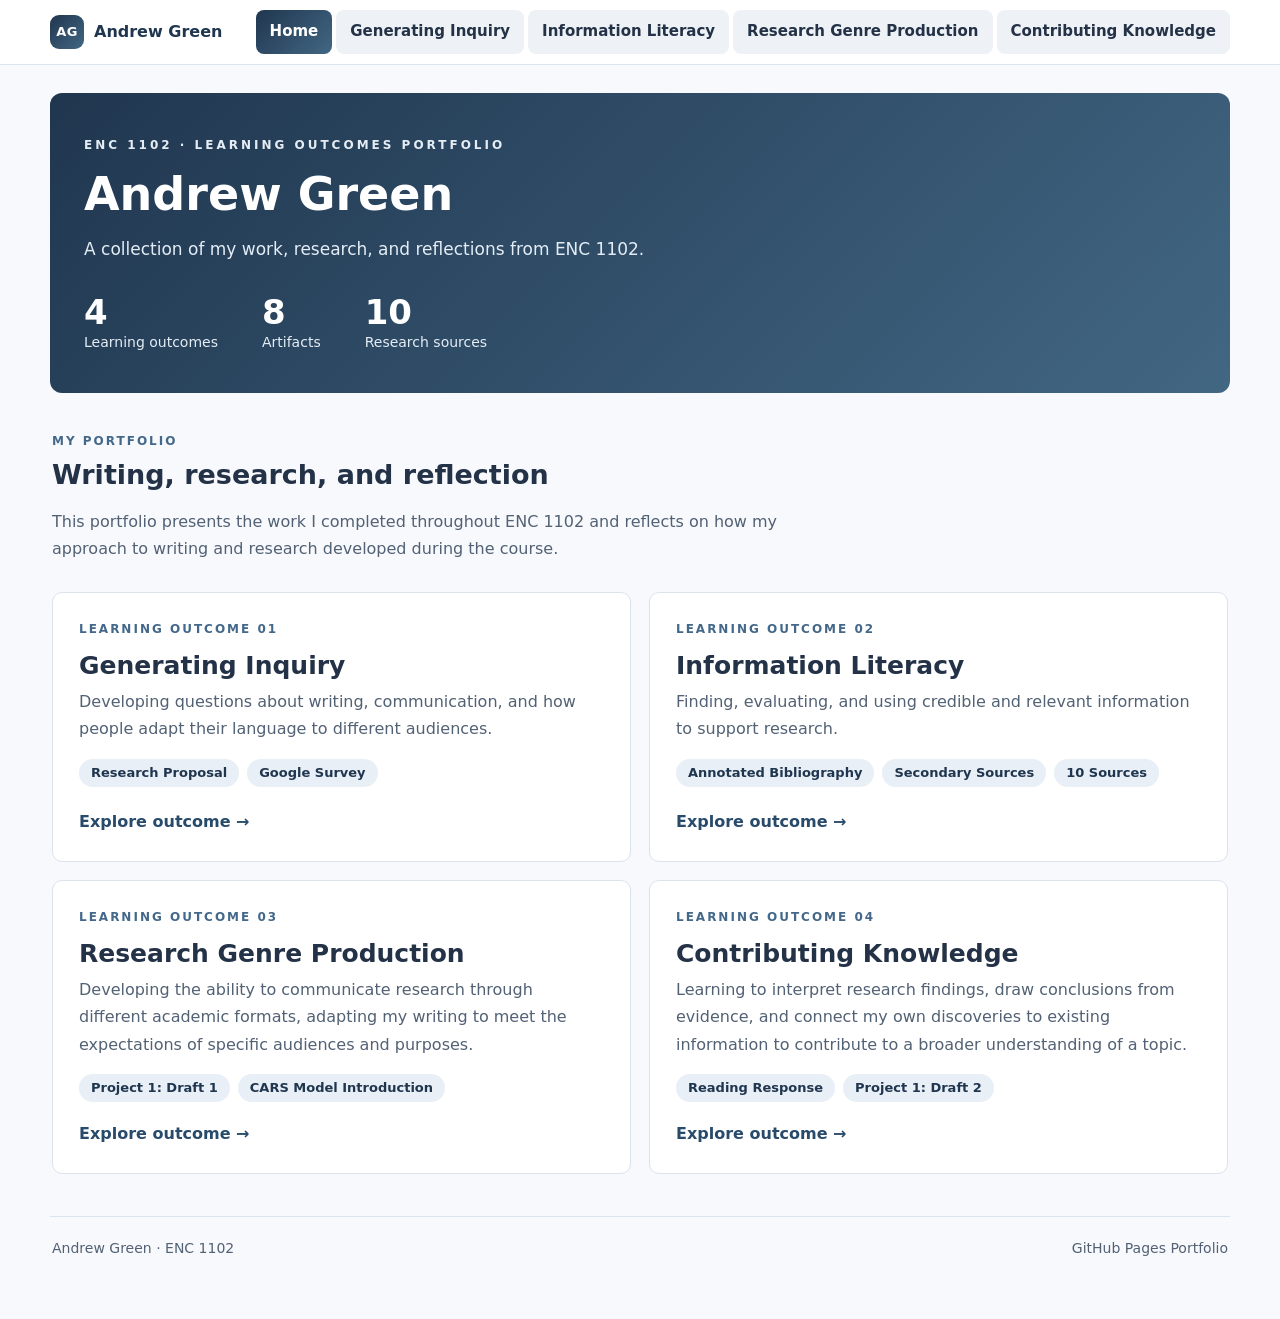
==== commit a44526c3: "added outcome 3 and 4" ====
--- a/index.html
+++ b/index.html
@@ -42,7 +42,9 @@
         <nav class="site-nav" id="site-nav" aria-label="Main">
           <a href="index.html" aria-current="page">Home</a
           ><a href="outcome-1.html">Generating Inquiry</a
-          ><a href="outcome-2.html">Information Literacy</a>
+          ><a href="outcome-2.html">Information Literacy</a
+          ><a href="outcome-3.html">Research Genre Production</a
+          ><a href="outcome-4.html">Contributing Knowledge</a>
         </nav>
       </div>
     </header>
@@ -54,8 +56,8 @@
           A collection of my work, research, and reflections from ENC 1102.
         </p>
         <ul class="stats" aria-label="Portfolio at a glance">
-          <li><strong>2</strong><span>Learning outcomes</span></li>
-          <li><strong>4</strong><span>Artifacts</span></li>
+          <li><strong>4</strong><span>Learning outcomes</span></li>
+          <li><strong>8</strong><span>Artifacts</span></li>
           <li><strong>10</strong><span>Research sources</span></li>
         </ul>
       </div>
@@ -103,6 +105,34 @@
               >Explore outcome <span aria-hidden="true">→</span></span
             >
           </a>
+          <a class="outcome-card" href="outcome-3.html">
+            <span class="card-number">LEARNING OUTCOME 03</span>
+            <h2>Research Genre Production</h2>
+            <p>
+              Developing the ability to communicate research through different academic formats, adapting my writing to meet the expectations of specific audiences and purposes.
+            </p>
+            <ul class="chips">
+              <li>Project 1: Draft 1</li>
+              <li>CARS Model Introduction</li>
+            </ul>
+            <span class="card-link"
+              >Explore outcome <span aria-hidden="true">→</span></span
+            >
+          </a>
+          <a class="outcome-card" href="outcome-4.html">
+            <span class="card-number">LEARNING OUTCOME 04</span>
+            <h2>Contributing Knowledge</h2>
+            <p>
+              Learning to interpret research findings, draw conclusions from evidence, and connect my own discoveries to existing information to contribute to a broader understanding of a topic.
+            </p>
+            <ul class="chips">
+              <li>Reading Response</li>
+              <li>Project 1: Draft 2</li>
+            </ul>
+            <span class="card-link"
+              >Explore outcome <span aria-hidden="true">→</span></span
+            >
+          </a>
         </section>
       </main>
 
--- a/style.css
+++ b/style.css
@@ -383,6 +383,18 @@
 }
 .split.two-text .artifact-description {
   margin: 0;
+}
+/* Alternate layout: document on the right, writing on the left (desktop only) */
+@media (min-width: 901px) {
+  .split.flip {
+    grid-template-columns: minmax(0, 1fr) minmax(0, 1.25fr);
+  }
+  .split.flip .split-text {
+    order: 1;
+  }
+  .split.flip .split-media {
+    order: 2;
+  }
 }
 .reflection {
   padding: 18px 20px;
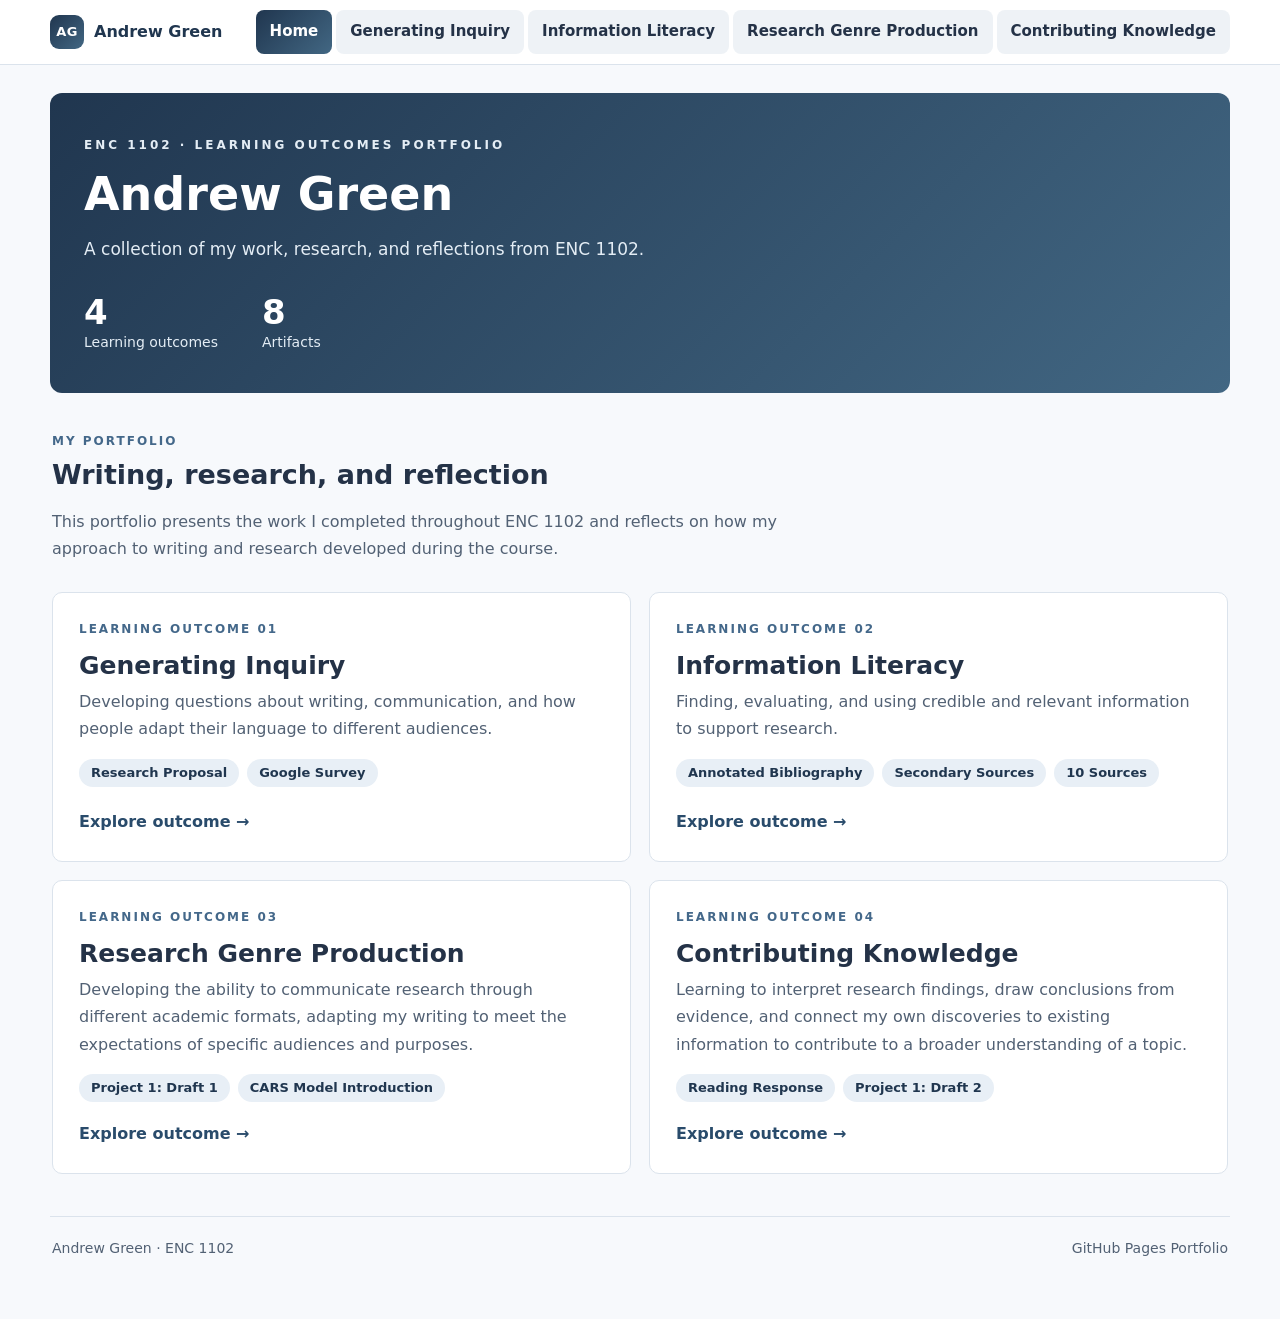
==== commit f577ad11: "removed research sources countn" ====
--- a/index.html
+++ b/index.html
@@ -19,8 +19,8 @@
     <script>
       document.documentElement.className += " js";
     </script>
-    <link rel="stylesheet" href="style.css" />
-    <script src="assets/site.js" defer></script>
+    <link rel="stylesheet" href="style.css?v=20261103" />
+    <script src="assets/site.js?v=20261103" defer></script>
   </head>
   <body id="top">
     <a class="skip-link" href="#main">Skip to content</a>
@@ -58,7 +58,6 @@
         <ul class="stats" aria-label="Portfolio at a glance">
           <li><strong>4</strong><span>Learning outcomes</span></li>
           <li><strong>8</strong><span>Artifacts</span></li>
-          <li><strong>10</strong><span>Research sources</span></li>
         </ul>
       </div>
 
@@ -109,7 +108,9 @@
             <span class="card-number">LEARNING OUTCOME 03</span>
             <h2>Research Genre Production</h2>
             <p>
-              Developing the ability to communicate research through different academic formats, adapting my writing to meet the expectations of specific audiences and purposes.
+              Developing the ability to communicate research through different
+              academic formats, adapting my writing to meet the expectations of
+              specific audiences and purposes.
             </p>
             <ul class="chips">
               <li>Project 1: Draft 1</li>
@@ -123,7 +124,9 @@
             <span class="card-number">LEARNING OUTCOME 04</span>
             <h2>Contributing Knowledge</h2>
             <p>
-              Learning to interpret research findings, draw conclusions from evidence, and connect my own discoveries to existing information to contribute to a broader understanding of a topic.
+              Learning to interpret research findings, draw conclusions from
+              evidence, and connect my own discoveries to existing information
+              to contribute to a broader understanding of a topic.
             </p>
             <ul class="chips">
               <li>Reading Response</li>
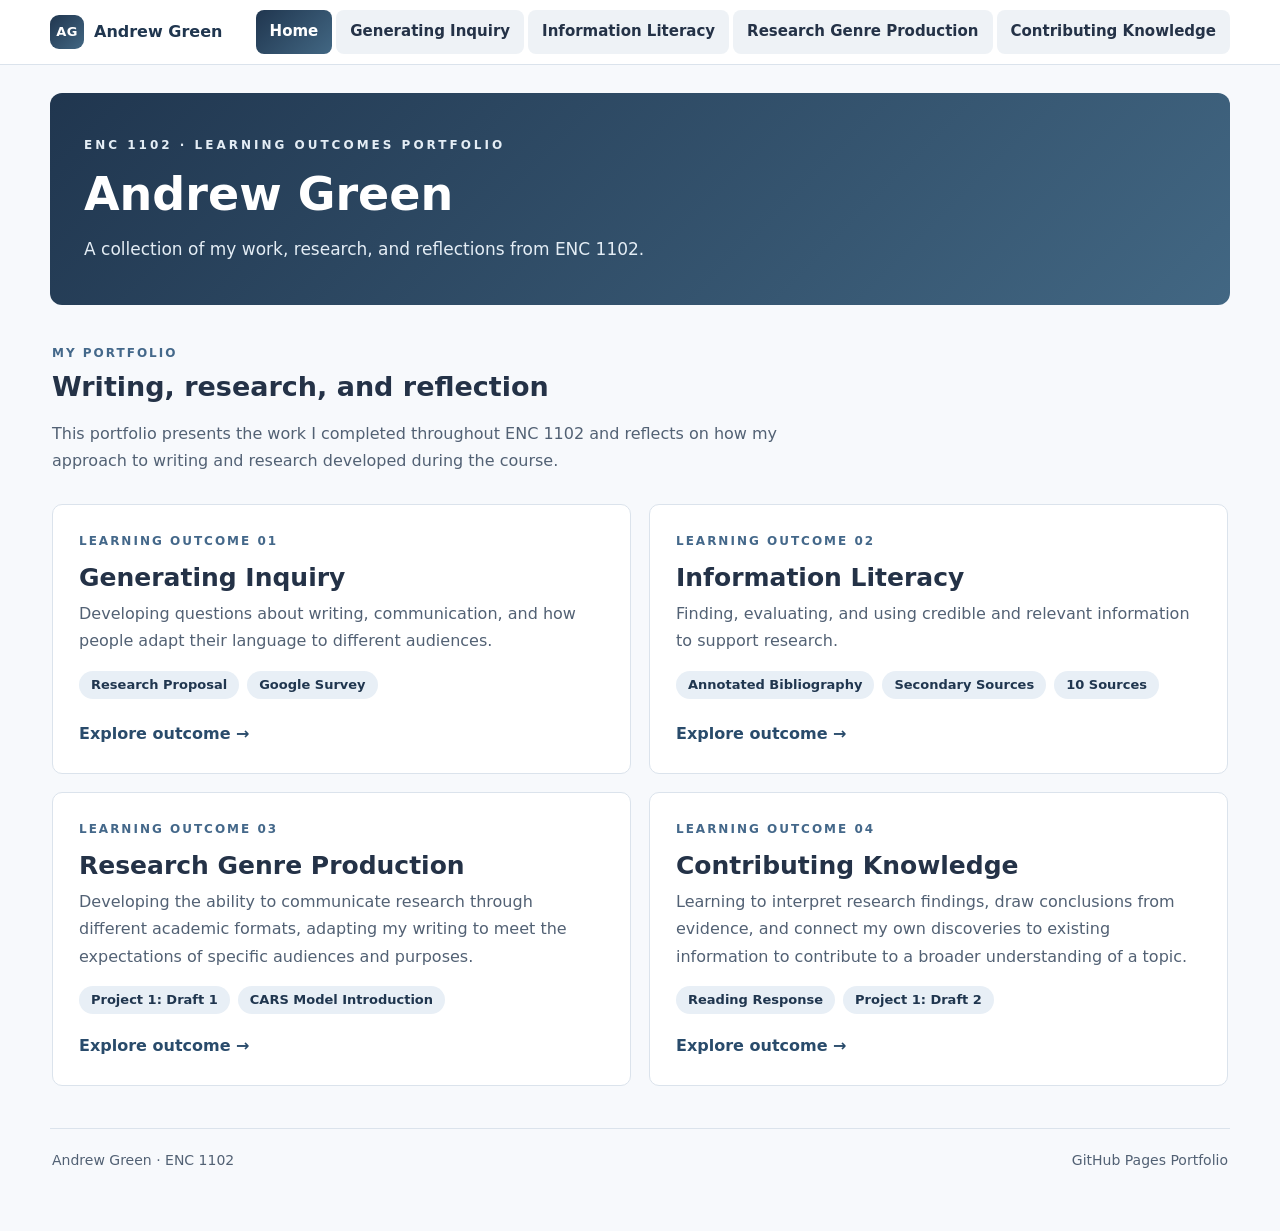
==== commit 63d253bd: "removed artifact and outcome count" ====
--- a/index.html
+++ b/index.html
@@ -55,10 +55,6 @@
         <p class="hero-lede">
           A collection of my work, research, and reflections from ENC 1102.
         </p>
-        <ul class="stats" aria-label="Portfolio at a glance">
-          <li><strong>4</strong><span>Learning outcomes</span></li>
-          <li><strong>8</strong><span>Artifacts</span></li>
-        </ul>
       </div>
 
       <main id="main" tabindex="-1">
